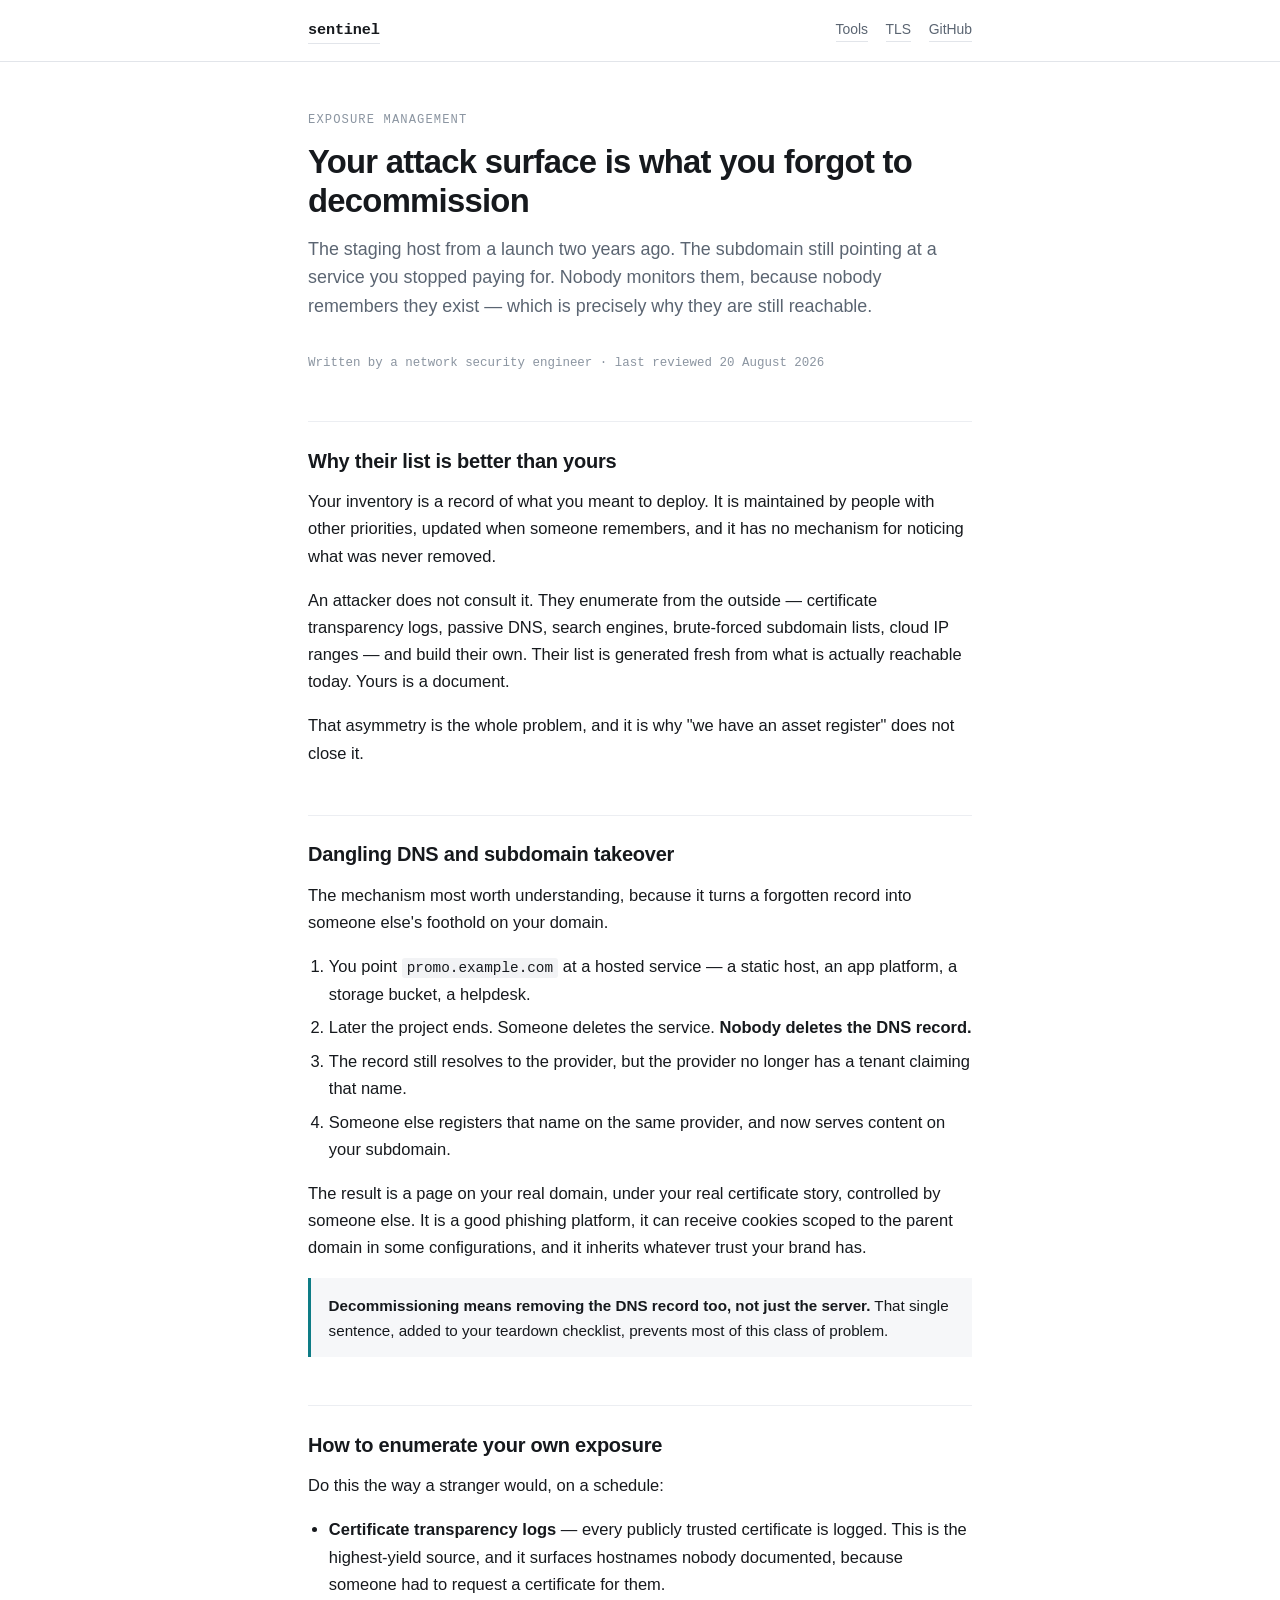
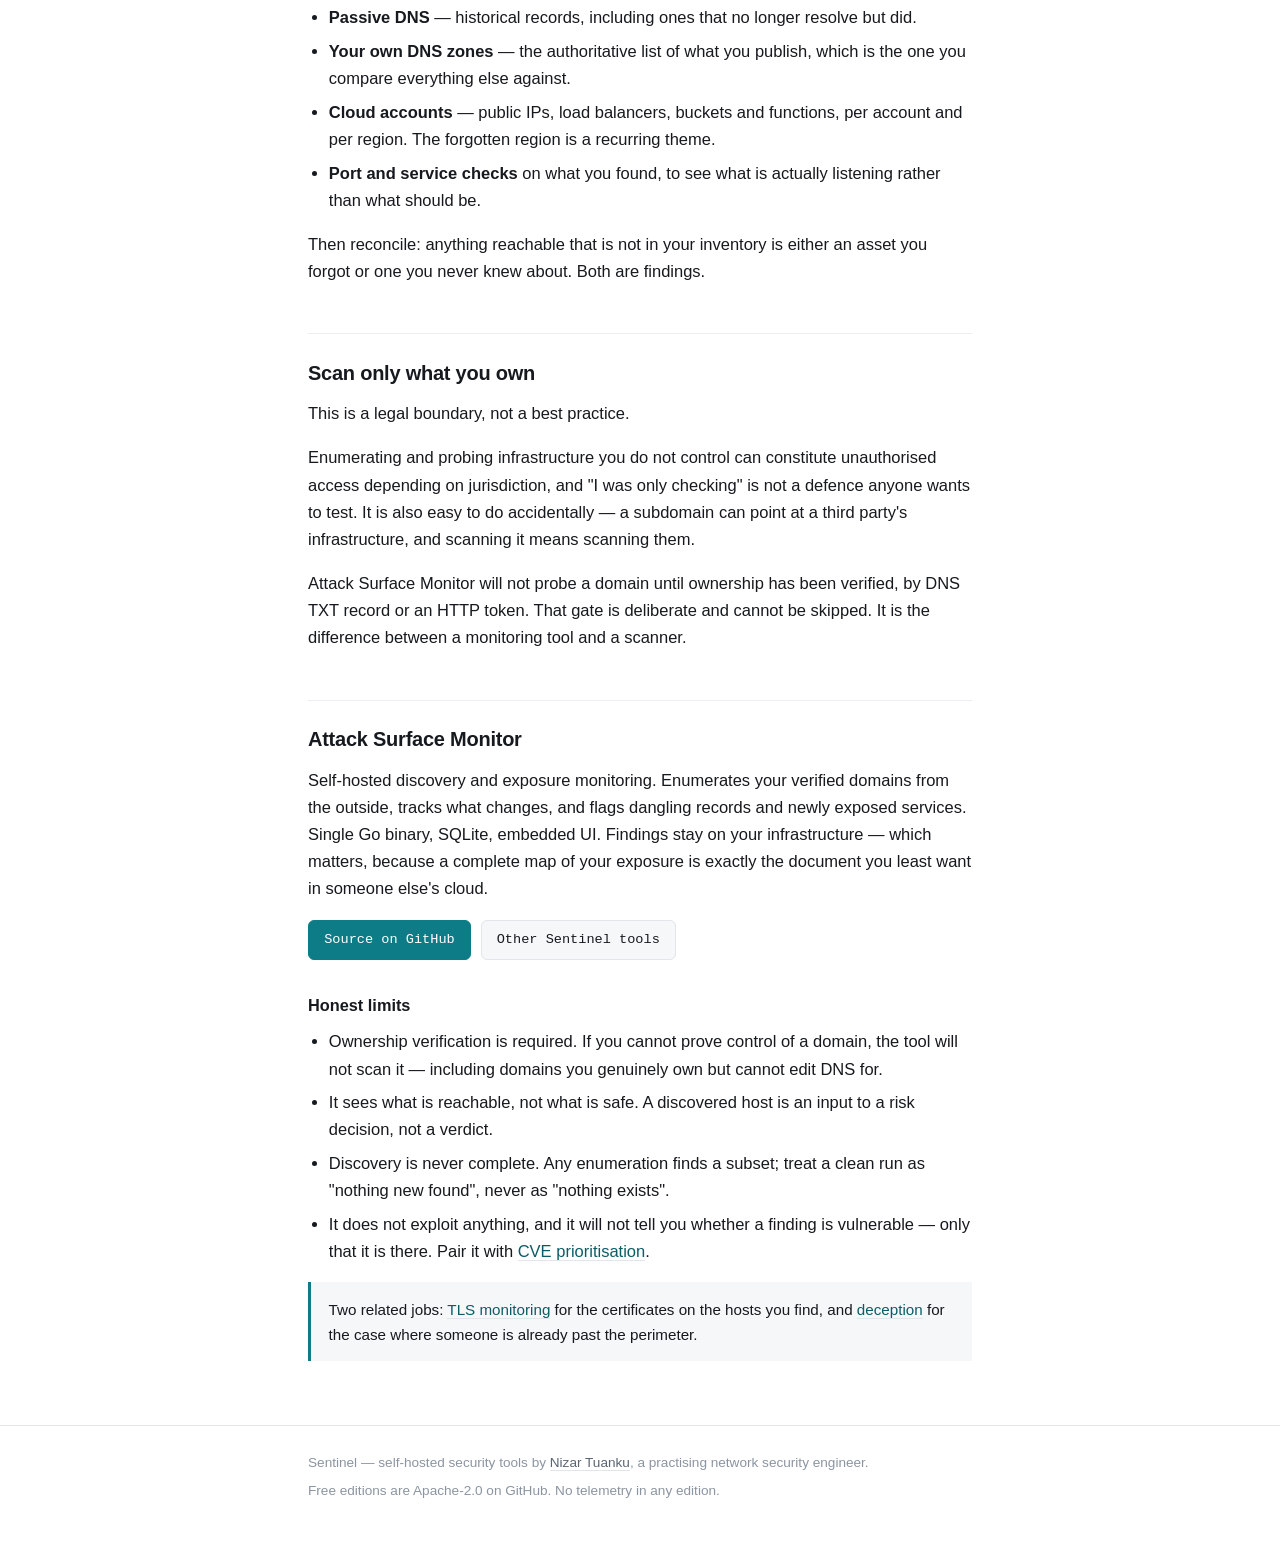
==== attack-surface-discovery.html @ f9807a8c "Add attack surface, CVE prioritisation and TLS monitoring pages" ====
<!DOCTYPE html>
<html lang="en">
<head>
<meta charset="utf-8">
<meta name="viewport" content="width=device-width, initial-scale=1">
<title>Self-hosted attack surface discovery — dangling DNS and the hosts you forgot | Sentinel</title>
<meta name="description" content="Your attack surface is not what you deployed, it is what you forgot to decommission. How subdomain takeover works, how to enumerate your own exposure, and a free offline tool that only scans what you can prove you own.">
<link rel="canonical" href="https://nizartuanku.github.io/attack-surface-discovery.html">
<link rel="stylesheet" href="style.css">
<meta property="og:title" content="Self-hosted attack surface discovery">
<meta property="og:description" content="Attackers do not consult your inventory. They build their own — which means theirs is more accurate.">
<meta property="og:type" content="article">
</head>
<body>

<header class="top">
  <div class="wrap">
    <a class="brand" href="index.html">sentinel</a>
    <nav>
      <a href="index.html">Tools</a>
      <a href="tls-certificate-monitoring.html">TLS</a>
      <a href="https://github.com/nizartuanku">GitHub</a>
    </nav>
  </div>
</header>

<main class="wrap">

  <p class="kicker">Exposure management</p>
  <h1>Your attack surface is what you forgot to decommission</h1>

  <p class="lede">The staging host from a launch two years ago. The subdomain still pointing at a service you stopped paying for. Nobody monitors them, because nobody remembers they exist — which is precisely why they are still reachable.</p>

  <p class="meta">Written by a network security engineer · last reviewed 20 August 2026</p>

  <h2>Why their list is better than yours</h2>

  <p>Your inventory is a record of what you meant to deploy. It is maintained by people with other priorities, updated when someone remembers, and it has no mechanism for noticing what was never removed.</p>

  <p>An attacker does not consult it. They enumerate from the outside — certificate transparency logs, passive DNS, search engines, brute-forced subdomain lists, cloud IP ranges — and build their own. Their list is generated fresh from what is actually reachable today. Yours is a document.</p>

  <p>That asymmetry is the whole problem, and it is why "we have an asset register" does not close it.</p>

  <h2>Dangling DNS and subdomain takeover</h2>

  <p>The mechanism most worth understanding, because it turns a forgotten record into someone else's foothold on your domain.</p>

  <ol>
    <li>You point <code>promo.example.com</code> at a hosted service — a static host, an app platform, a storage bucket, a helpdesk.</li>
    <li>Later the project ends. Someone deletes the service. <strong>Nobody deletes the DNS record.</strong></li>
    <li>The record still resolves to the provider, but the provider no longer has a tenant claiming that name.</li>
    <li>Someone else registers that name on the same provider, and now serves content on your subdomain.</li>
  </ol>

  <p>The result is a page on your real domain, under your real certificate story, controlled by someone else. It is a good phishing platform, it can receive cookies scoped to the parent domain in some configurations, and it inherits whatever trust your brand has.</p>

  <div class="note">
    <p><strong>Decommissioning means removing the DNS record too, not just the server.</strong> That single sentence, added to your teardown checklist, prevents most of this class of problem.</p>
  </div>

  <h2>How to enumerate your own exposure</h2>

  <p>Do this the way a stranger would, on a schedule:</p>

  <ul>
    <li><strong>Certificate transparency logs</strong> — every publicly trusted certificate is logged. This is the highest-yield source, and it surfaces hostnames nobody documented, because someone had to request a certificate for them.</li>
    <li><strong>Passive DNS</strong> — historical records, including ones that no longer resolve but did.</li>
    <li><strong>Your own DNS zones</strong> — the authoritative list of what you publish, which is the one you compare everything else against.</li>
    <li><strong>Cloud accounts</strong> — public IPs, load balancers, buckets and functions, per account and per region. The forgotten region is a recurring theme.</li>
    <li><strong>Port and service checks</strong> on what you found, to see what is actually listening rather than what should be.</li>
  </ul>

  <p>Then reconcile: anything reachable that is not in your inventory is either an asset you forgot or one you never knew about. Both are findings.</p>

  <h2>Scan only what you own</h2>

  <p>This is a legal boundary, not a best practice.</p>

  <p>Enumerating and probing infrastructure you do not control can constitute unauthorised access depending on jurisdiction, and "I was only checking" is not a defence anyone wants to test. It is also easy to do accidentally — a subdomain can point at a third party's infrastructure, and scanning it means scanning them.</p>

  <p>Attack Surface Monitor will not probe a domain until ownership has been verified, by DNS TXT record or an HTTP token. That gate is deliberate and cannot be skipped. It is the difference between a monitoring tool and a scanner.</p>

  <h2>Attack Surface Monitor</h2>

  <p>Self-hosted discovery and exposure monitoring. Enumerates your verified domains from the outside, tracks what changes, and flags dangling records and newly exposed services. Single Go binary, SQLite, embedded UI. Findings stay on your infrastructure — which matters, because a complete map of your exposure is exactly the document you least want in someone else's cloud.</p>

  <div class="actions">
    <a class="btn primary" href="https://github.com/nizartuanku/attack-surface-monitor">Source on GitHub</a>
    <a class="btn" href="index.html">Other Sentinel tools</a>
  </div>

  <h3>Honest limits</h3>
  <ul>
    <li>Ownership verification is required. If you cannot prove control of a domain, the tool will not scan it — including domains you genuinely own but cannot edit DNS for.</li>
    <li>It sees what is reachable, not what is safe. A discovered host is an input to a risk decision, not a verdict.</li>
    <li>Discovery is never complete. Any enumeration finds a subset; treat a clean run as "nothing new found", never as "nothing exists".</li>
    <li>It does not exploit anything, and it will not tell you whether a finding is vulnerable — only that it is there. Pair it with <a href="cve-prioritisation-kev-epss.html">CVE prioritisation</a>.</li>
  </ul>

  <div class="note">
    <p>Two related jobs: <a href="tls-certificate-monitoring.html">TLS monitoring</a> for the certificates on the hosts you find, and <a href="thinkst-canary-alternative.html">deception</a> for the case where someone is already past the perimeter.</p>
  </div>

</main>

<footer class="bottom">
  <div class="wrap">
    <p>Sentinel — self-hosted security tools by <a href="https://github.com/nizartuanku">Nizar Tuanku</a>, a practising network security engineer.</p>
    <p>Free editions are Apache-2.0 on GitHub. No telemetry in any edition.</p>
  </div>
</footer>

</body>
</html>
---- style.css ----
/* Sentinel — nizartuanku.github.io
   Plain CSS, no build step, no external requests. */

:root {
  --bg:        #ffffff;
  --bg-alt:    #f6f7f9;
  --bg-code:   #f2f3f5;
  --fg:        #16191d;
  --fg-muted:  #5b6572;
  --fg-faint:  #8b95a1;
  --rule:      #e2e5ea;
  --rule-soft: #eceef2;
  --accent:    #0e7c86;
  --accent-fg: #0a5d65;
  --warn-bg:   #fff8e6;
  --warn-rule: #e8c96a;
  --warn-fg:   #6b5310;
  --ok:        #1a7f4b;
  --no:        #b03636;
  --mono: ui-monospace, SFMono-Regular, "SF Mono", Menlo, Consolas, "Liberation Mono", monospace;
  --sans: -apple-system, BlinkMacSystemFont, "Segoe UI", Roboto, "Helvetica Neue", Arial, sans-serif;
}

@media (prefers-color-scheme: dark) {
  :root {
    --bg:        #0f1214;
    --bg-alt:    #161a1d;
    --bg-code:   #1a1f23;
    --fg:        #e6e9ec;
    --fg-muted:  #9aa4b0;
    --fg-faint:  #6f7984;
    --rule:      #262c31;
    --rule-soft: #1e2429;
    --accent:    #3fb6c0;
    --accent-fg: #5fcdd6;
    --warn-bg:   #241f10;
    --warn-rule: #6b5a20;
    --warn-fg:   #e0c877;
    --ok:        #4cc088;
    --no:        #e07070;
  }
}

* { box-sizing: border-box; }

html { -webkit-text-size-adjust: 100%; }

body {
  margin: 0;
  background: var(--bg);
  color: var(--fg);
  font-family: var(--sans);
  font-size: 16.5px;
  line-height: 1.65;
  -webkit-font-smoothing: antialiased;
}

.wrap {
  max-width: 44rem;
  margin: 0 auto;
  padding: 0 1.25rem;
}

/* ---- masthead ---- */

header.top {
  border-bottom: 1px solid var(--rule);
  padding: 1.1rem 0;
  margin-bottom: 3rem;
  background: var(--bg);
}
header.top .wrap {
  display: flex;
  align-items: baseline;
  gap: 1.25rem;
  flex-wrap: wrap;
}
header.top .brand {
  font-family: var(--mono);
  font-weight: 600;
  font-size: 0.95rem;
  letter-spacing: -0.01em;
  color: var(--fg);
  text-decoration: none;
}
header.top nav {
  margin-left: auto;
  display: flex;
  gap: 1.1rem;
  font-size: 0.87rem;
}
header.top nav a { color: var(--fg-muted); text-decoration: none; }
header.top nav a:hover { color: var(--accent-fg); }

/* ---- type ---- */

h1 {
  font-size: 2.05rem;
  line-height: 1.2;
  letter-spacing: -0.022em;
  margin: 0 0 0.9rem;
  font-weight: 680;
}
h2 {
  font-size: 1.25rem;
  line-height: 1.3;
  letter-spacing: -0.012em;
  margin: 3rem 0 0.9rem;
  padding-top: 1.6rem;
  border-top: 1px solid var(--rule-soft);
  font-weight: 650;
}
h3 {
  font-size: 1.02rem;
  margin: 2rem 0 0.6rem;
  font-weight: 650;
}
p { margin: 0 0 1.05rem; }

.lede {
  font-size: 1.12rem;
  color: var(--fg-muted);
  margin-bottom: 2rem;
  line-height: 1.6;
}

.kicker {
  font-family: var(--mono);
  font-size: 0.76rem;
  letter-spacing: 0.09em;
  text-transform: uppercase;
  color: var(--fg-faint);
  margin: 0 0 0.7rem;
}

a { color: var(--accent-fg); text-decoration: none; border-bottom: 1px solid var(--rule); }
a:hover { border-bottom-color: var(--accent); }

strong { font-weight: 640; }

ul, ol { margin: 0 0 1.05rem; padding-left: 1.3rem; }
li { margin-bottom: 0.4rem; }

/* ---- code ---- */

code {
  font-family: var(--mono);
  font-size: 0.87em;
  background: var(--bg-code);
  padding: 0.12em 0.36em;
  border-radius: 3px;
}
pre {
  background: var(--bg-code);
  border: 1px solid var(--rule-soft);
  border-radius: 6px;
  padding: 0.95rem 1.1rem;
  overflow-x: auto;
  font-size: 0.86rem;
  line-height: 1.6;
  margin: 0 0 1.2rem;
}
pre code { background: none; padding: 0; font-size: inherit; }

/* ---- tables ---- */

.tablewrap { overflow-x: auto; margin: 0 0 1.4rem; }
table {
  border-collapse: collapse;
  width: 100%;
  font-size: 0.9rem;
}
th, td {
  text-align: left;
  padding: 0.55rem 0.8rem 0.55rem 0;
  border-bottom: 1px solid var(--rule-soft);
  vertical-align: top;
}
th {
  font-weight: 620;
  color: var(--fg-muted);
  font-size: 0.79rem;
  letter-spacing: 0.03em;
  text-transform: uppercase;
  border-bottom-color: var(--rule);
}
td.y { color: var(--ok); font-weight: 600; }
td.n { color: var(--no); }

/* ---- callouts ---- */

.note {
  background: var(--bg-alt);
  border-left: 3px solid var(--accent);
  padding: 0.9rem 1.1rem;
  margin: 0 0 1.4rem;
  font-size: 0.95rem;
}
.note p:last-child { margin-bottom: 0; }

.warn {
  background: var(--warn-bg);
  border-left: 3px solid var(--warn-rule);
  color: var(--warn-fg);
  padding: 0.9rem 1.1rem;
  margin: 0 0 1.4rem;
  font-size: 0.95rem;
}
.warn p:last-child { margin-bottom: 0; }
.warn strong { color: inherit; }

/* ---- cards ---- */

.cards {
  display: grid;
  grid-template-columns: repeat(auto-fill, minmax(15rem, 1fr));
  gap: 0.9rem;
  margin: 0 0 1.6rem;
}
.card {
  border: 1px solid var(--rule);
  border-radius: 7px;
  padding: 1rem 1.05rem;
  background: var(--bg);
}
.card h3 {
  margin: 0 0 0.3rem;
  font-family: var(--mono);
  font-size: 0.95rem;
  letter-spacing: -0.01em;
}
.card h3 a { border: none; }
.card p {
  margin: 0;
  font-size: 0.88rem;
  color: var(--fg-muted);
  line-height: 1.55;
}

/* ---- buttons ---- */

.actions { display: flex; flex-wrap: wrap; gap: 0.6rem; margin: 0 0 1.6rem; }
.btn {
  display: inline-block;
  font-family: var(--mono);
  font-size: 0.85rem;
  padding: 0.5rem 0.95rem;
  border: 1px solid var(--rule);
  border-radius: 6px;
  color: var(--fg);
  text-decoration: none;
  background: var(--bg-alt);
}
.btn:hover { border-color: var(--accent); color: var(--accent-fg); }
.btn.primary {
  background: var(--accent);
  border-color: var(--accent);
  color: #fff;
}
.btn.primary:hover { opacity: 0.9; color: #fff; }

/* ---- footer ---- */

footer.bottom {
  margin-top: 4rem;
  border-top: 1px solid var(--rule);
  padding: 1.6rem 0 3rem;
  font-size: 0.85rem;
  color: var(--fg-faint);
}
footer.bottom a { color: var(--fg-muted); }
footer.bottom p { margin: 0 0 0.4rem; }

/* ---- misc ---- */

.meta {
  font-family: var(--mono);
  font-size: 0.78rem;
  color: var(--fg-faint);
  margin: 0 0 2.4rem;
}
hr {
  border: none;
  border-top: 1px solid var(--rule-soft);
  margin: 2.4rem 0;
}
main { padding-bottom: 1rem; }

@media (max-width: 34rem) {
  body { font-size: 16px; }
  h1 { font-size: 1.7rem; }
  header.top nav { width: 100%; margin-left: 0; }
}
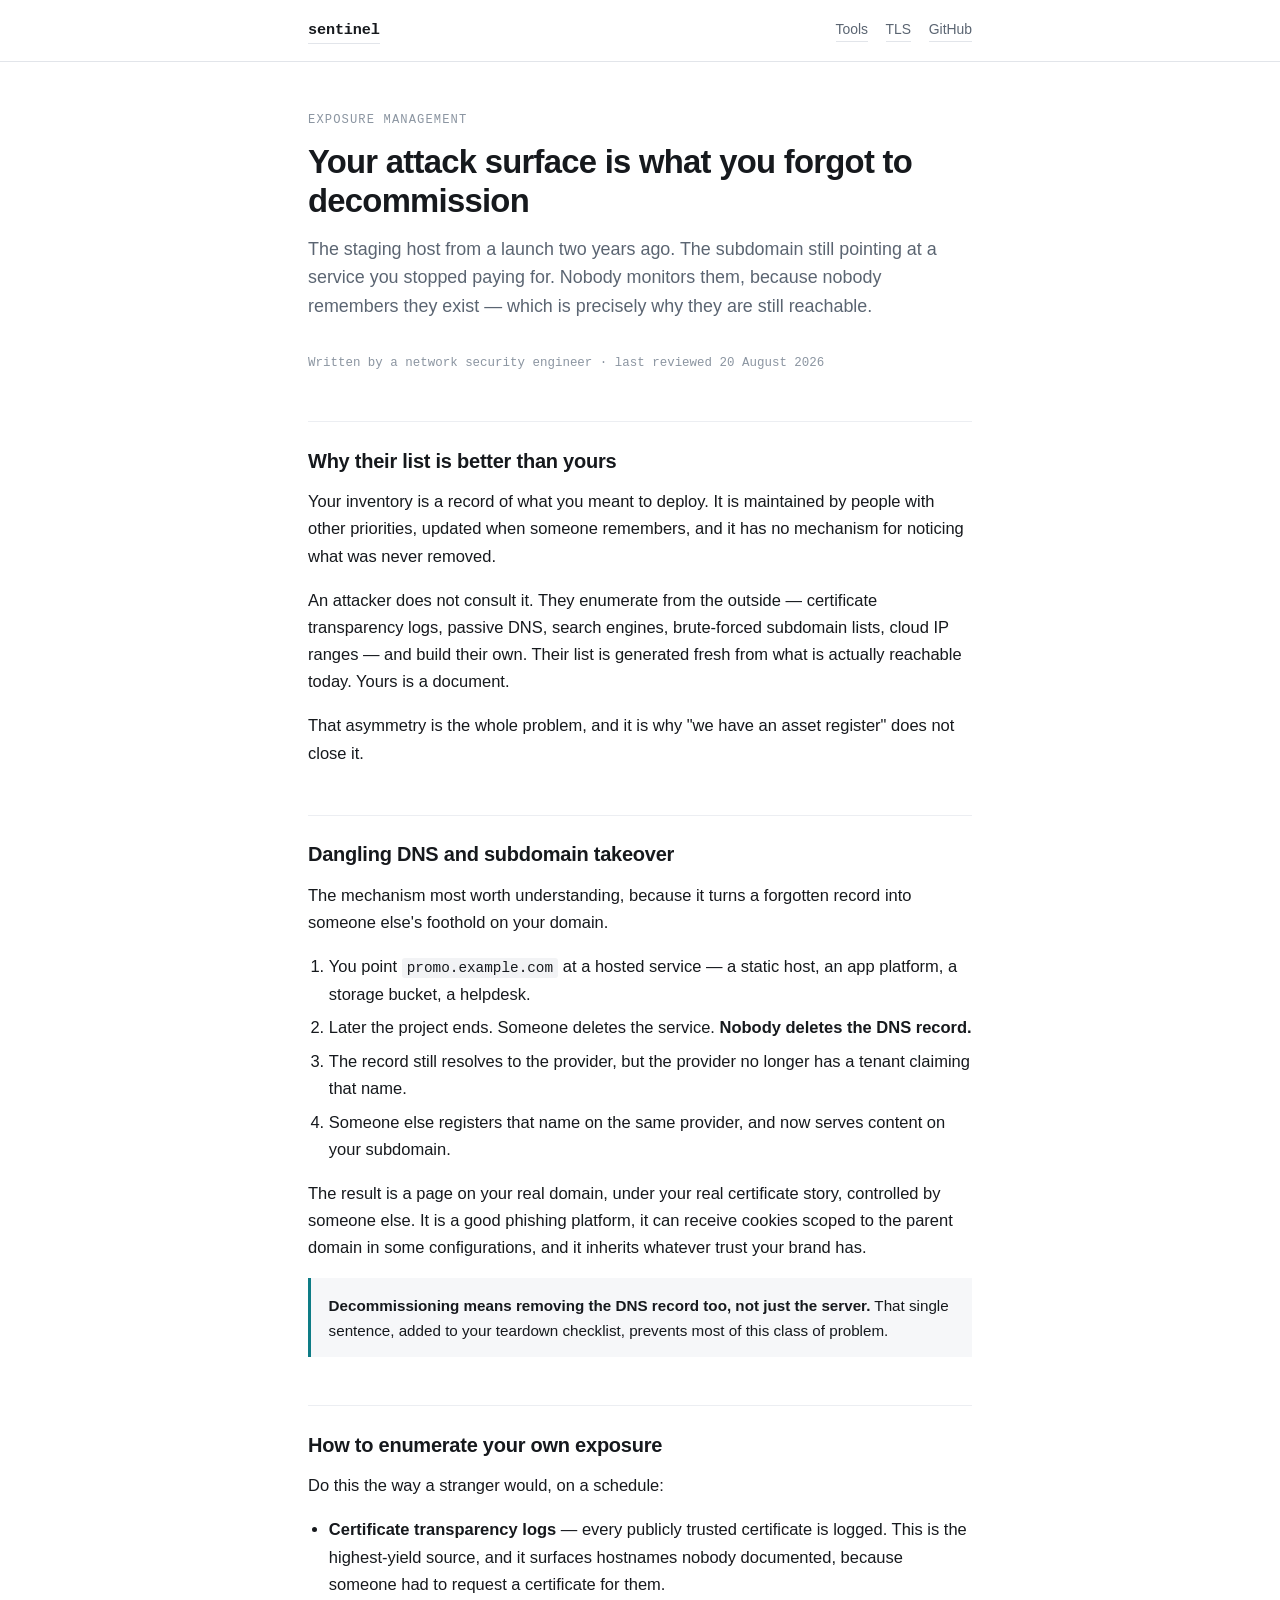
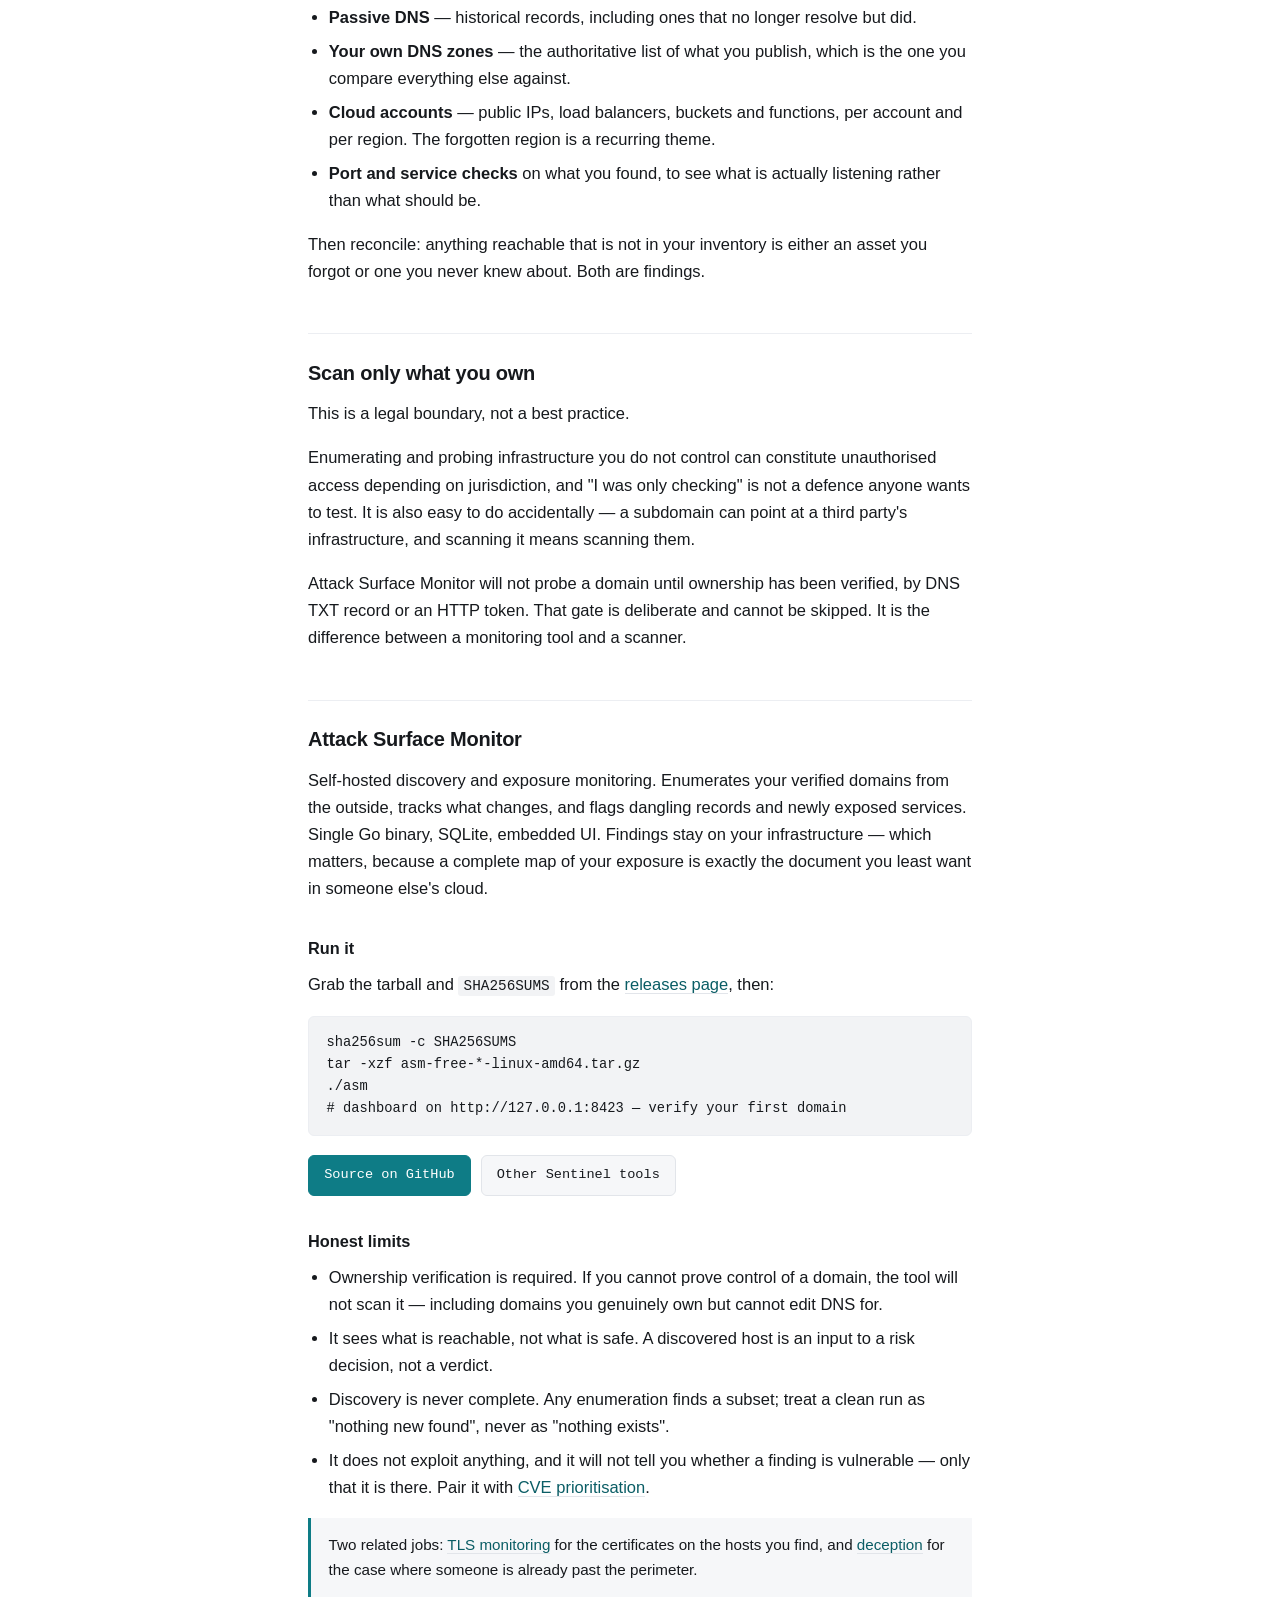
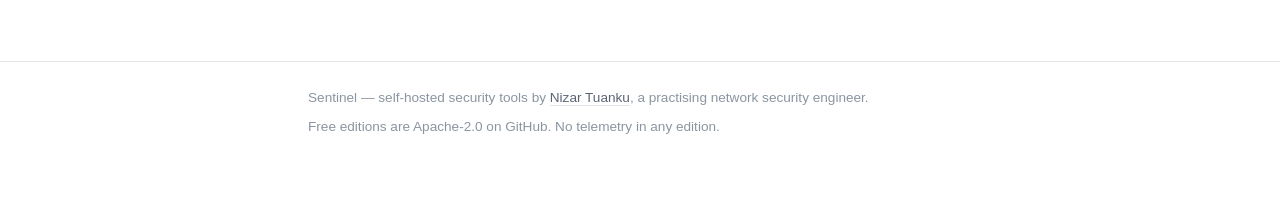
==== commit 18df4f2a: "Fix install steps: tarballs extract flat; add Run it to four pages" ====
--- a/attack-surface-discovery.html
+++ b/attack-surface-discovery.html
@@ -84,6 +84,15 @@
 
   <p>Self-hosted discovery and exposure monitoring. Enumerates your verified domains from the outside, tracks what changes, and flags dangling records and newly exposed services. Single Go binary, SQLite, embedded UI. Findings stay on your infrastructure — which matters, because a complete map of your exposure is exactly the document you least want in someone else's cloud.</p>
 
+  <h3>Run it</h3>
+
+  <p>Grab the tarball and <code>SHA256SUMS</code> from the <a href="https://github.com/nizartuanku/attack-surface-monitor/releases">releases page</a>, then:</p>
+
+  <pre><code>sha256sum -c SHA256SUMS
+tar -xzf asm-free-*-linux-amd64.tar.gz
+./asm
+# dashboard on http://127.0.0.1:8423 — verify your first domain</code></pre>
+
   <div class="actions">
     <a class="btn primary" href="https://github.com/nizartuanku/attack-surface-monitor">Source on GitHub</a>
     <a class="btn" href="index.html">Other Sentinel tools</a>
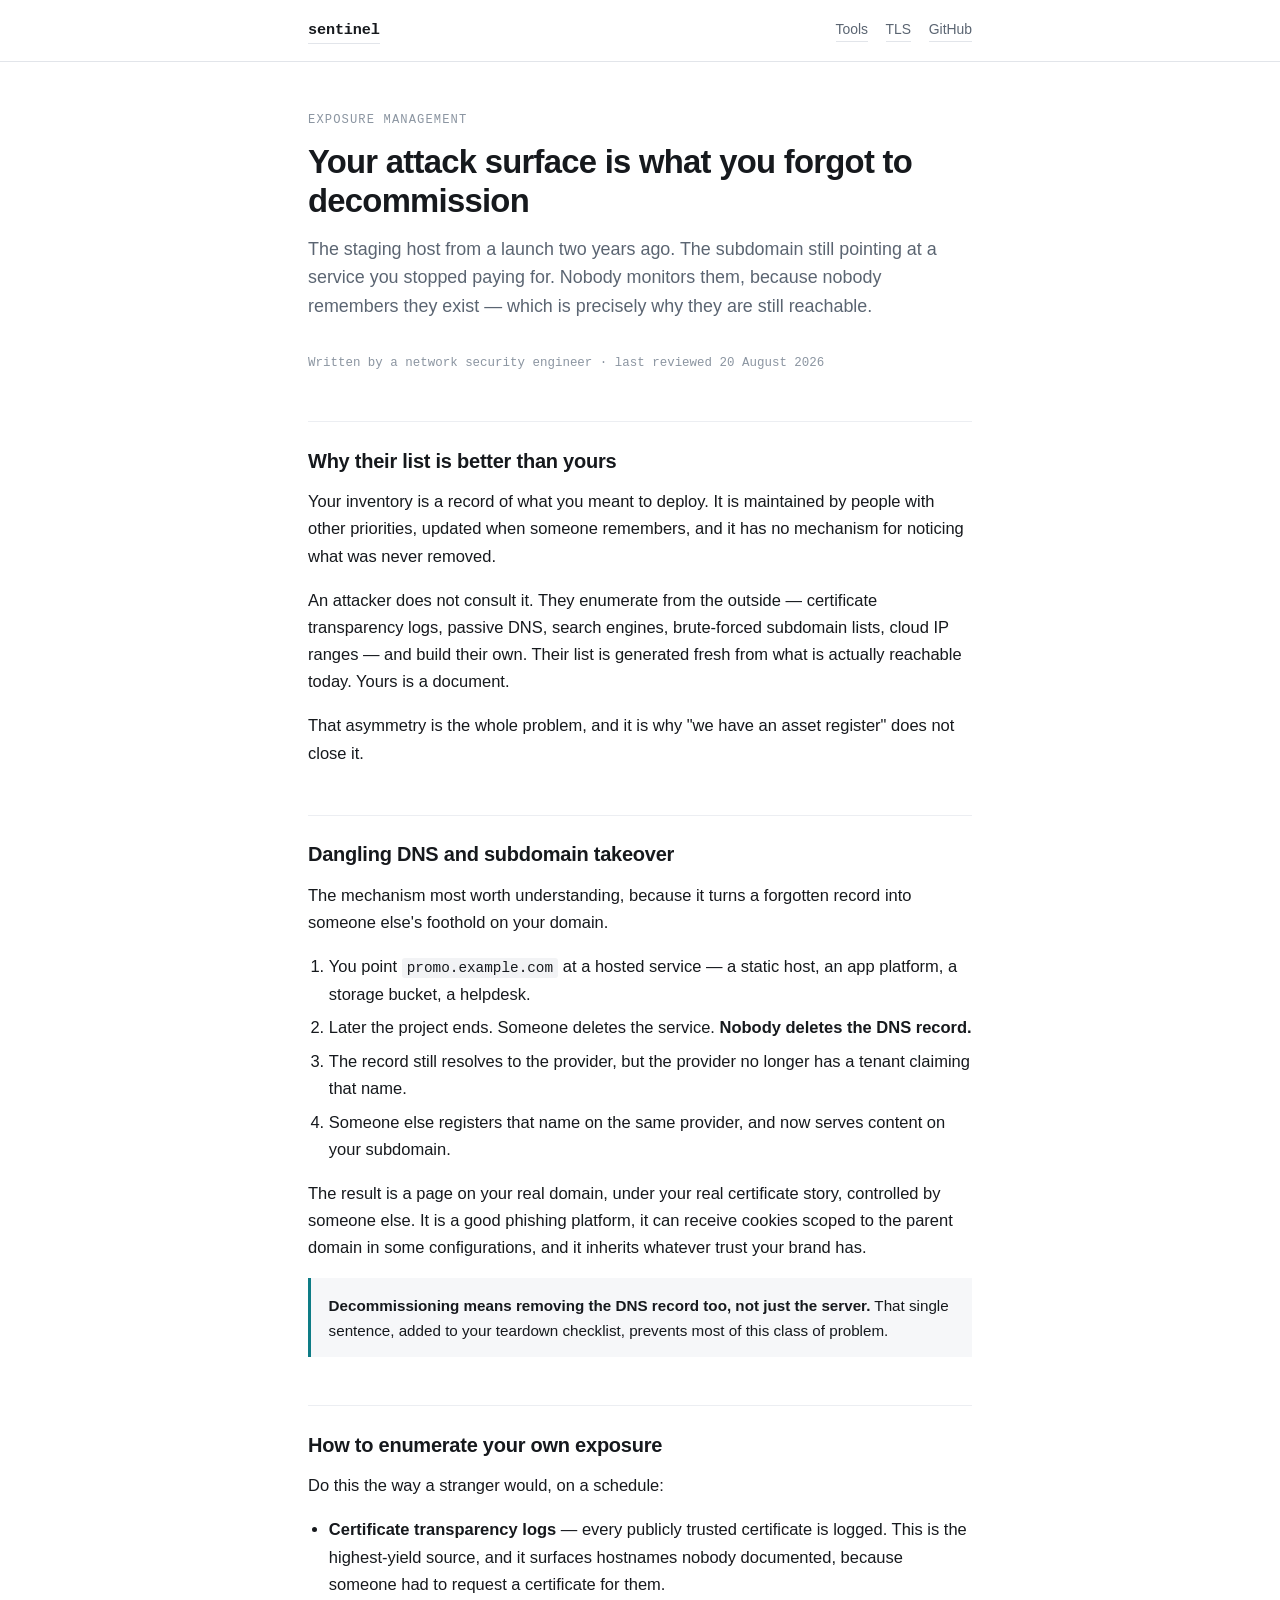
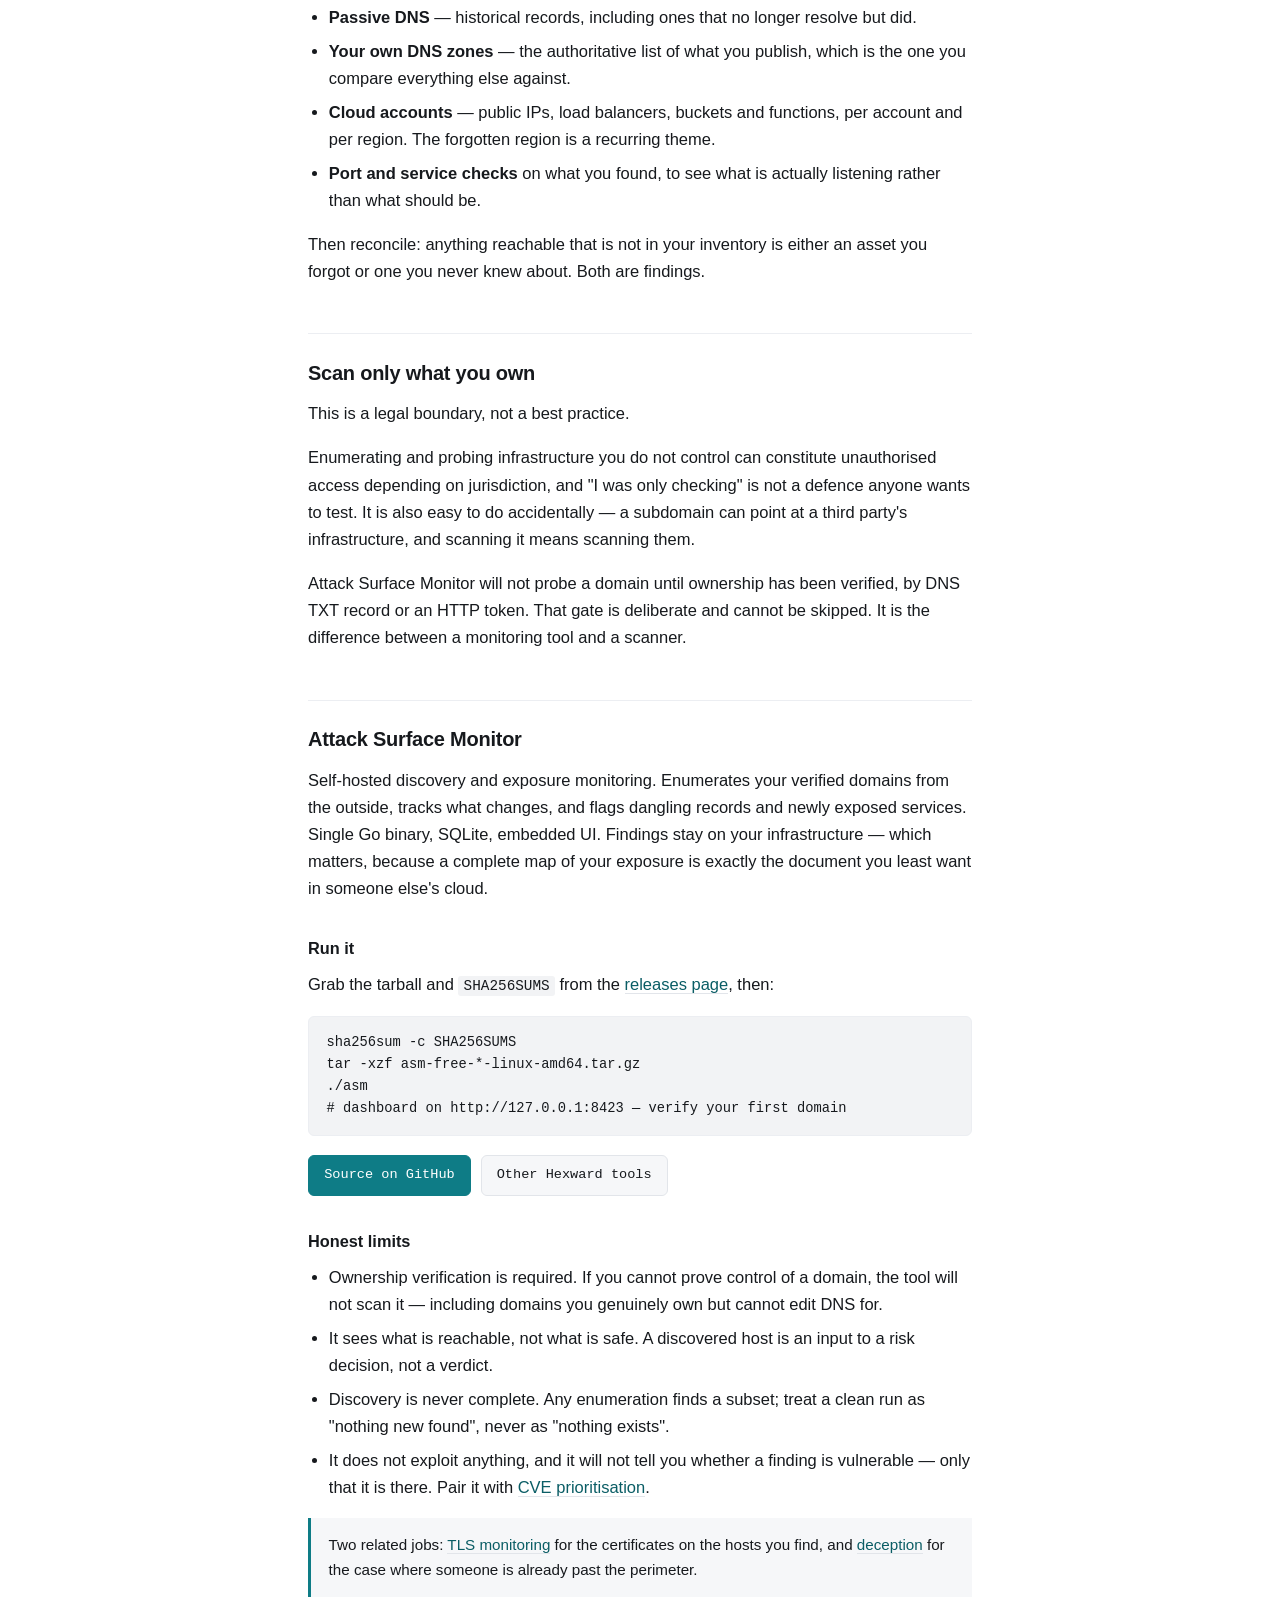
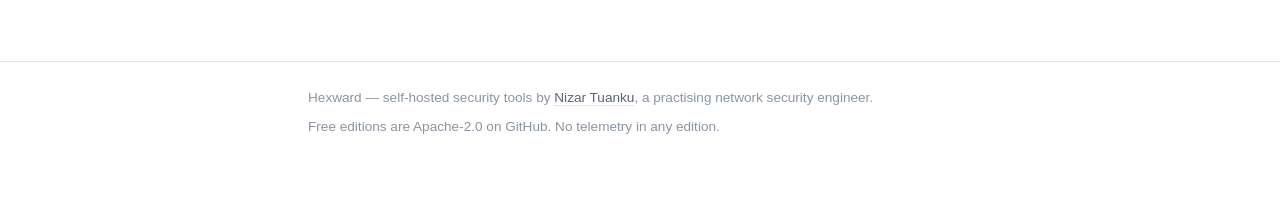
==== commit 3ea4a85f: "Add files via upload" ====
--- a/attack-surface-discovery.html
+++ b/attack-surface-discovery.html
@@ -3,7 +3,7 @@
 <head>
 <meta charset="utf-8">
 <meta name="viewport" content="width=device-width, initial-scale=1">
-<title>Self-hosted attack surface discovery — dangling DNS and the hosts you forgot | Sentinel</title>
+<title>Self-hosted attack surface discovery — dangling DNS and the hosts you forgot | Hexward</title>
 <meta name="description" content="Your attack surface is not what you deployed, it is what you forgot to decommission. How subdomain takeover works, how to enumerate your own exposure, and a free offline tool that only scans what you can prove you own.">
 <link rel="canonical" href="https://nizartuanku.github.io/attack-surface-discovery.html">
 <link rel="stylesheet" href="style.css">
@@ -95,7 +95,7 @@
 
   <div class="actions">
     <a class="btn primary" href="https://github.com/nizartuanku/attack-surface-monitor">Source on GitHub</a>
-    <a class="btn" href="index.html">Other Sentinel tools</a>
+    <a class="btn" href="index.html">Other Hexward tools</a>
   </div>
 
   <h3>Honest limits</h3>
@@ -114,7 +114,7 @@
 
 <footer class="bottom">
   <div class="wrap">
-    <p>Sentinel — self-hosted security tools by <a href="https://github.com/nizartuanku">Nizar Tuanku</a>, a practising network security engineer.</p>
+    <p>Hexward — self-hosted security tools by <a href="https://github.com/nizartuanku">Nizar Tuanku</a>, a practising network security engineer.</p>
     <p>Free editions are Apache-2.0 on GitHub. No telemetry in any edition.</p>
   </div>
 </footer>
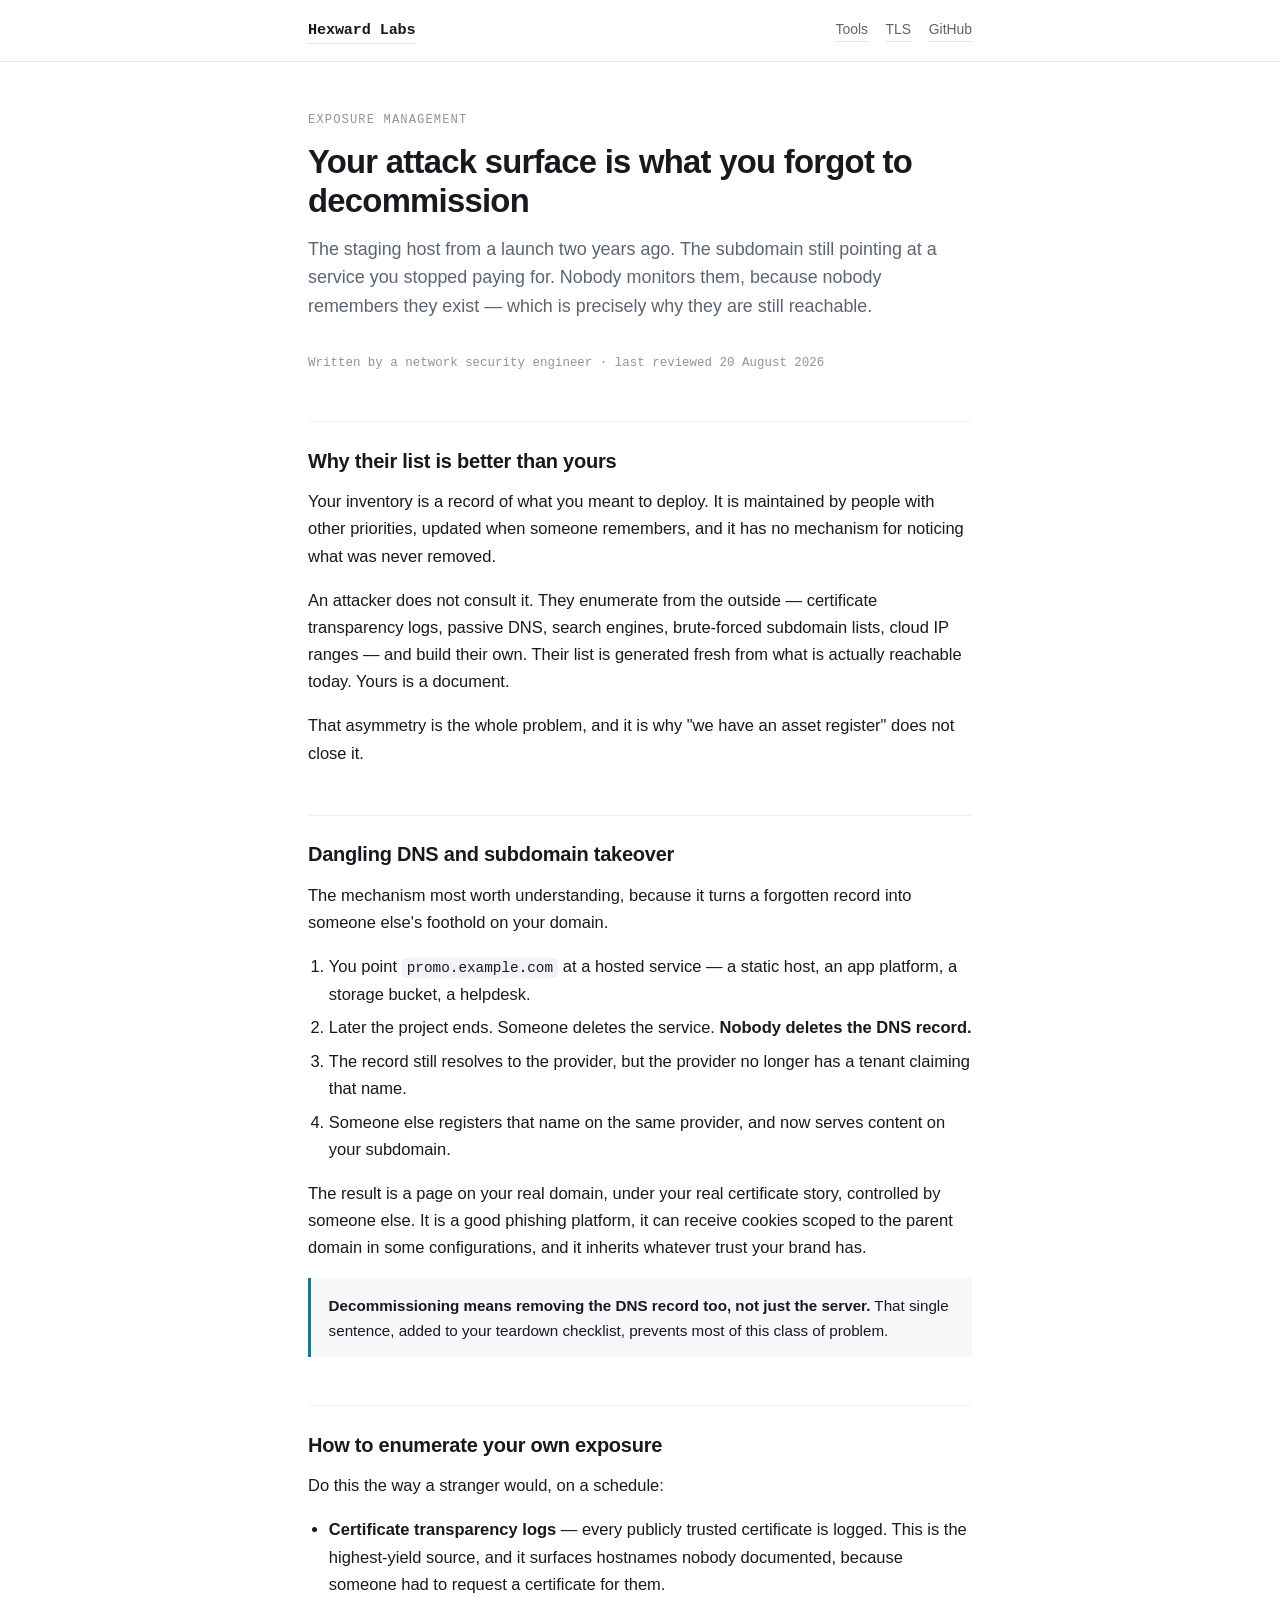
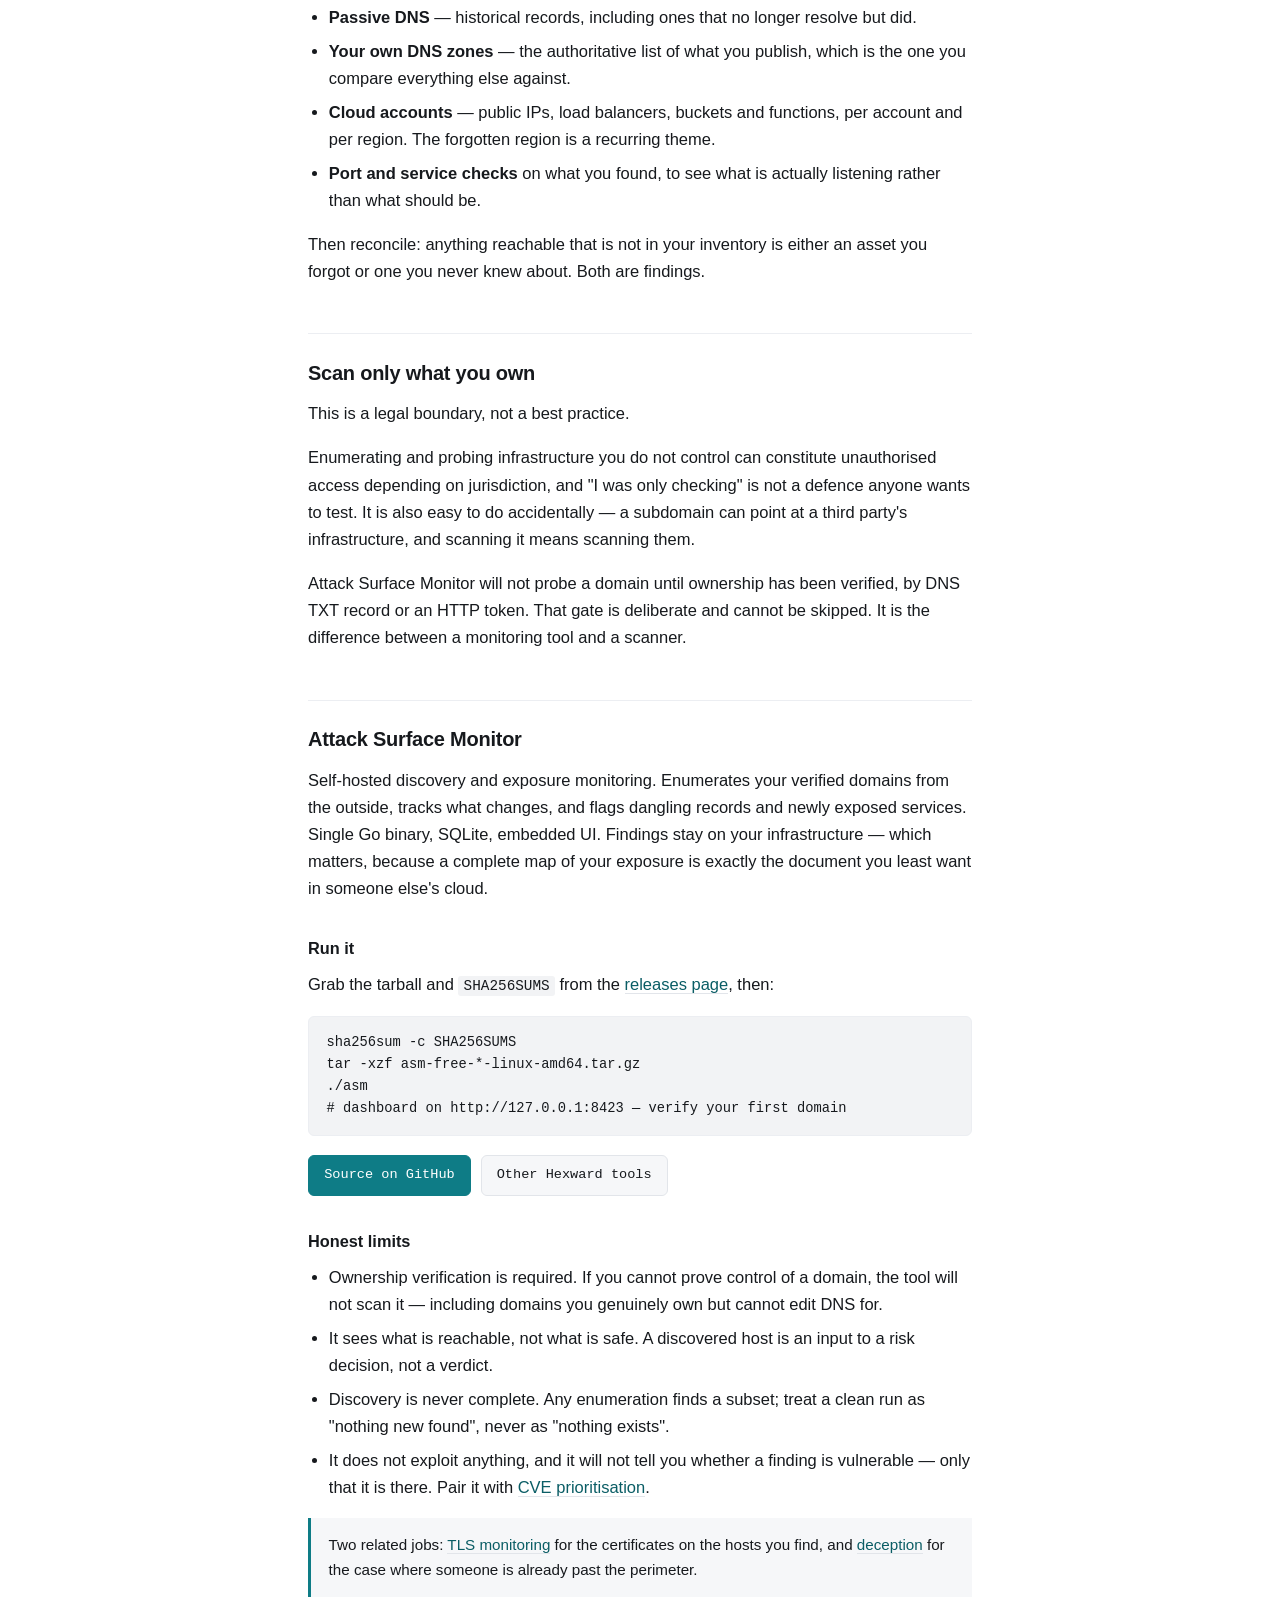
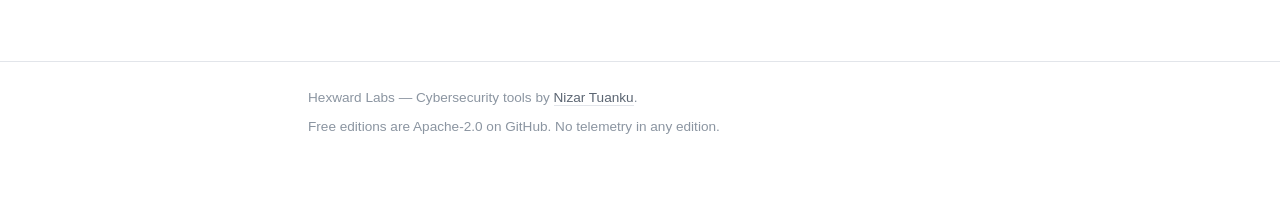
==== commit 889730cd: "hub: brand wordmark and title suffix become Hexward Labs Header wordmark sentinel -> Hexward Labs, t" ====
--- a/attack-surface-discovery.html
+++ b/attack-surface-discovery.html
@@ -3,7 +3,7 @@
 <head>
 <meta charset="utf-8">
 <meta name="viewport" content="width=device-width, initial-scale=1">
-<title>Self-hosted attack surface discovery — dangling DNS and the hosts you forgot | Hexward</title>
+<title>Self-hosted attack surface discovery — dangling DNS and the hosts you forgot | Hexward Labs</title>
 <meta name="description" content="Your attack surface is not what you deployed, it is what you forgot to decommission. How subdomain takeover works, how to enumerate your own exposure, and a free offline tool that only scans what you can prove you own.">
 <link rel="canonical" href="https://nizartuanku.github.io/attack-surface-discovery.html">
 <link rel="stylesheet" href="style.css">
@@ -15,7 +15,7 @@
 
 <header class="top">
   <div class="wrap">
-    <a class="brand" href="index.html">sentinel</a>
+    <a class="brand" href="index.html">Hexward Labs</a>
     <nav>
       <a href="index.html">Tools</a>
       <a href="tls-certificate-monitoring.html">TLS</a>
@@ -114,7 +114,7 @@
 
 <footer class="bottom">
   <div class="wrap">
-    <p>Hexward — self-hosted security tools by <a href="https://github.com/nizartuanku">Nizar Tuanku</a>, a practising network security engineer.</p>
+    <p>Hexward Labs — Cybersecurity tools by <a href="https://github.com/nizartuanku">Nizar Tuanku</a>.</p>
     <p>Free editions are Apache-2.0 on GitHub. No telemetry in any edition.</p>
   </div>
 </footer>
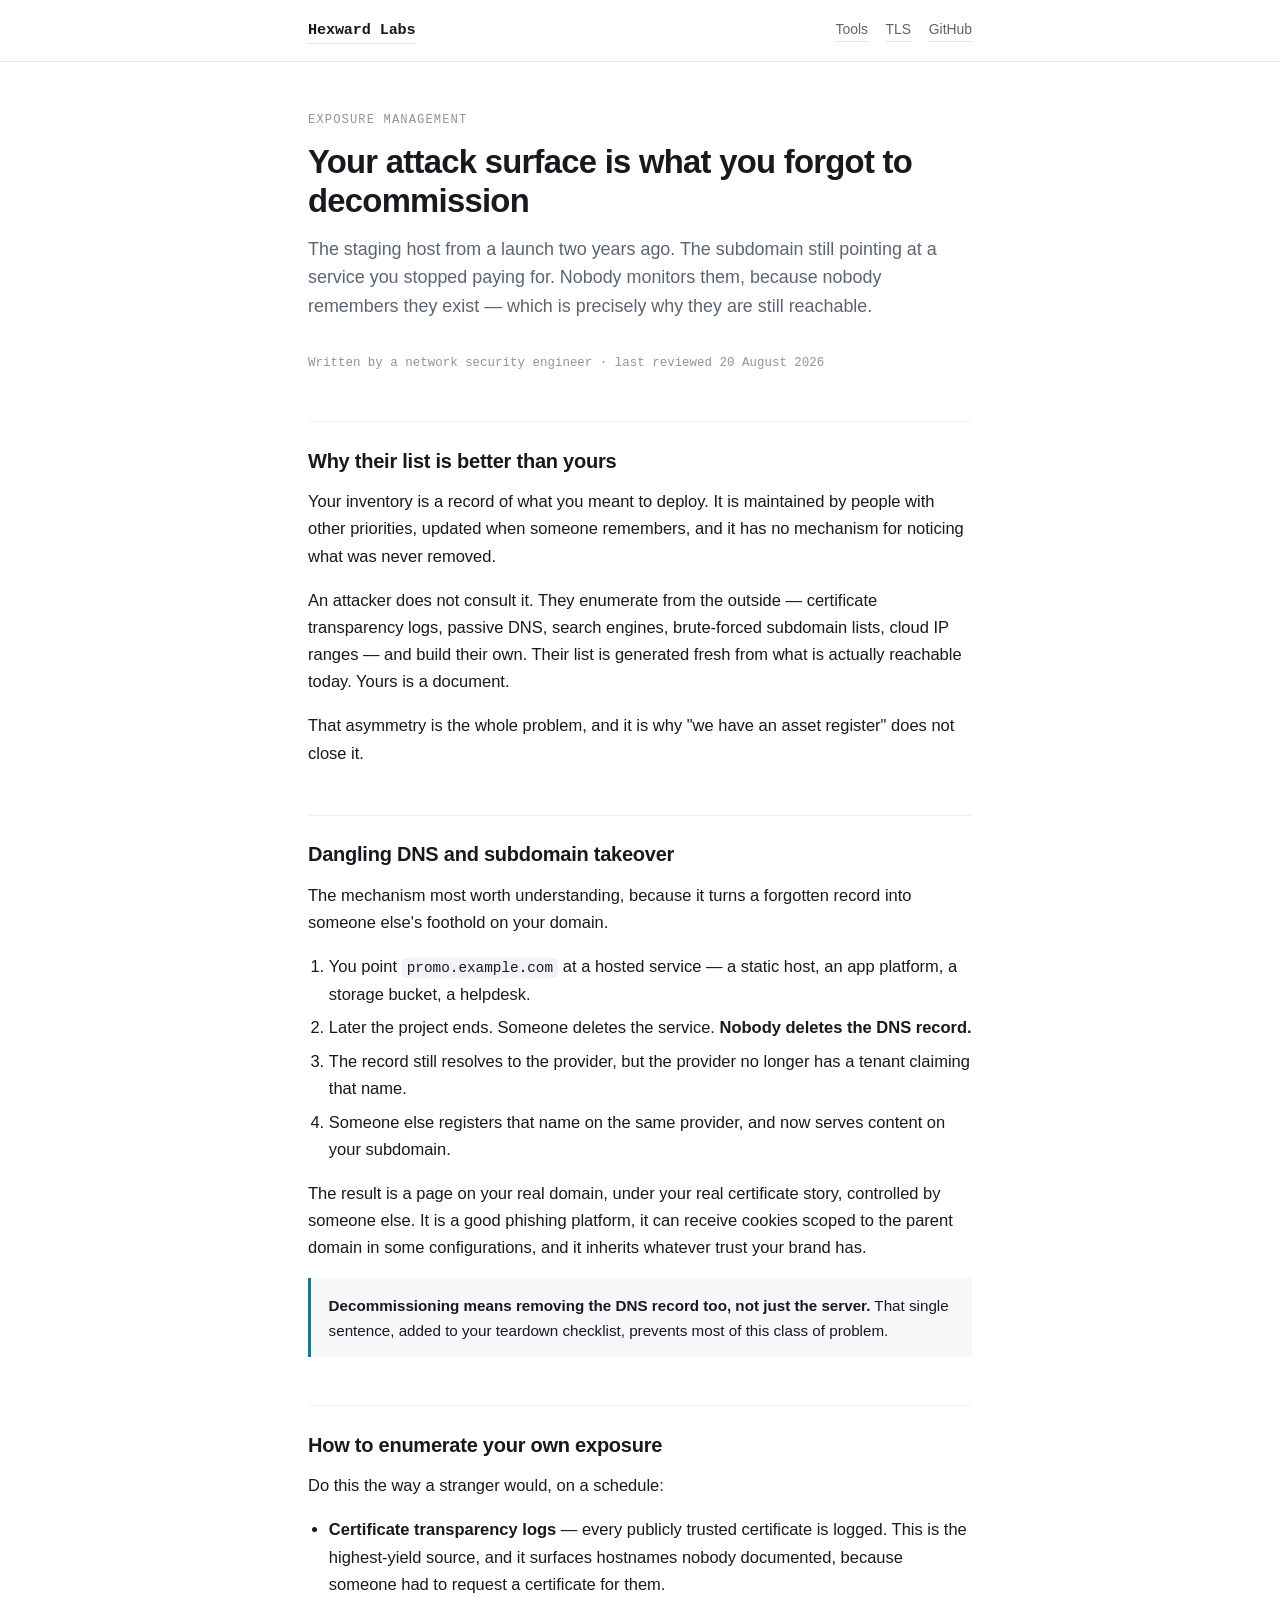
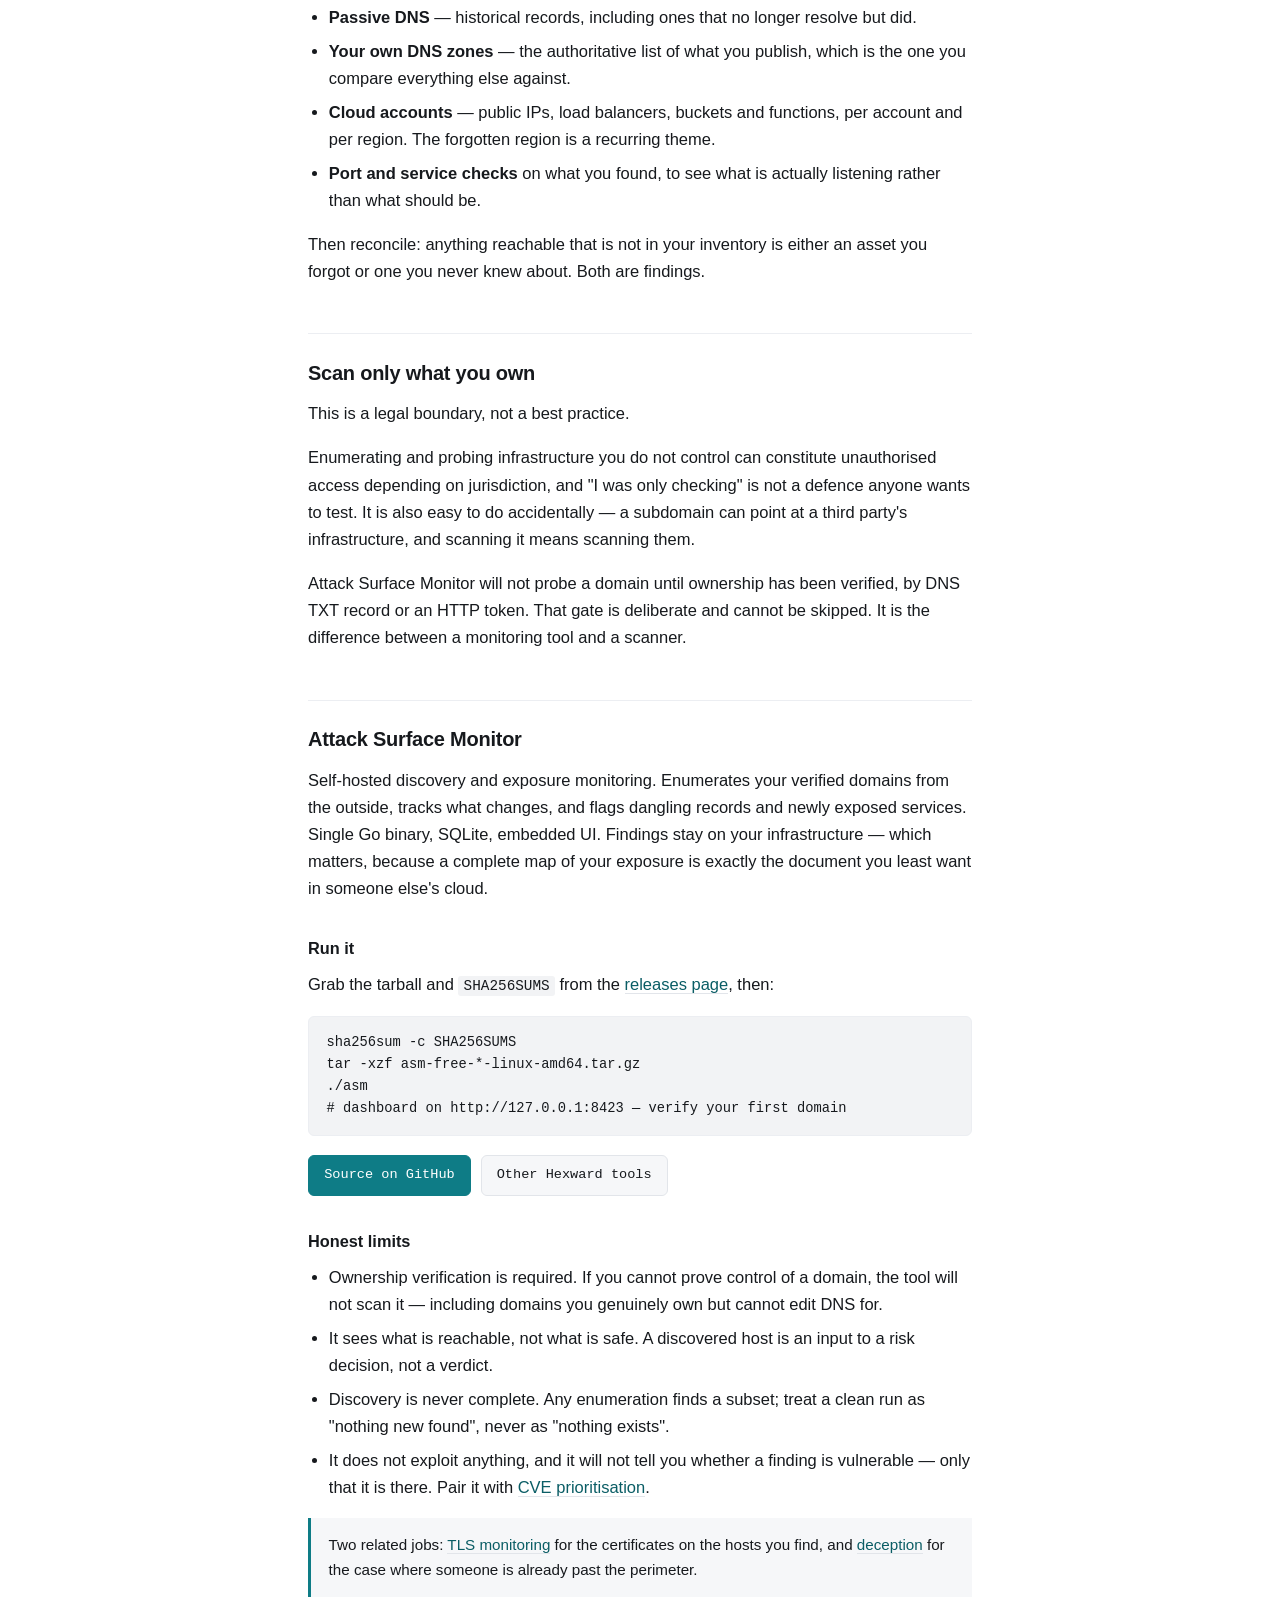
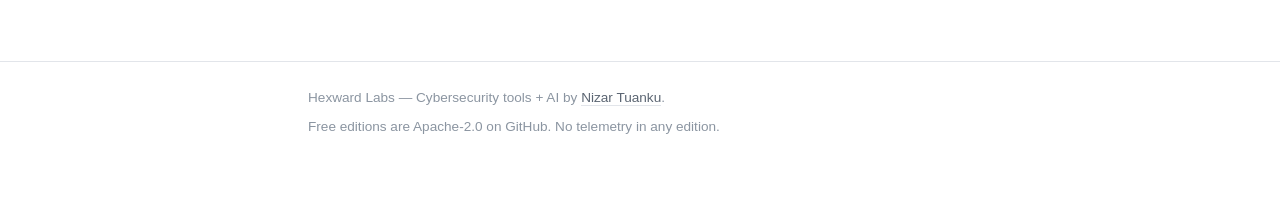
==== commit 130f20aa: "Profile: Cybersecurity Tools + AI Every Hexward tool now ships an optional offline AI Assist (hexwar" ====
--- a/attack-surface-discovery.html
+++ b/attack-surface-discovery.html
@@ -114,7 +114,7 @@
 
 <footer class="bottom">
   <div class="wrap">
-    <p>Hexward Labs — Cybersecurity tools by <a href="https://github.com/nizartuanku">Nizar Tuanku</a>.</p>
+    <p>Hexward Labs — Cybersecurity tools + AI by <a href="https://github.com/nizartuanku">Nizar Tuanku</a>.</p>
     <p>Free editions are Apache-2.0 on GitHub. No telemetry in any edition.</p>
   </div>
 </footer>
--- a/style.css
+++ b/style.css
@@ -1,4 +1,4 @@
-/* Sentinel — nizartuanku.github.io
+/* Hexward Labs — nizartuanku.github.io
    Plain CSS, no build step, no external requests. */
 
 :root {
